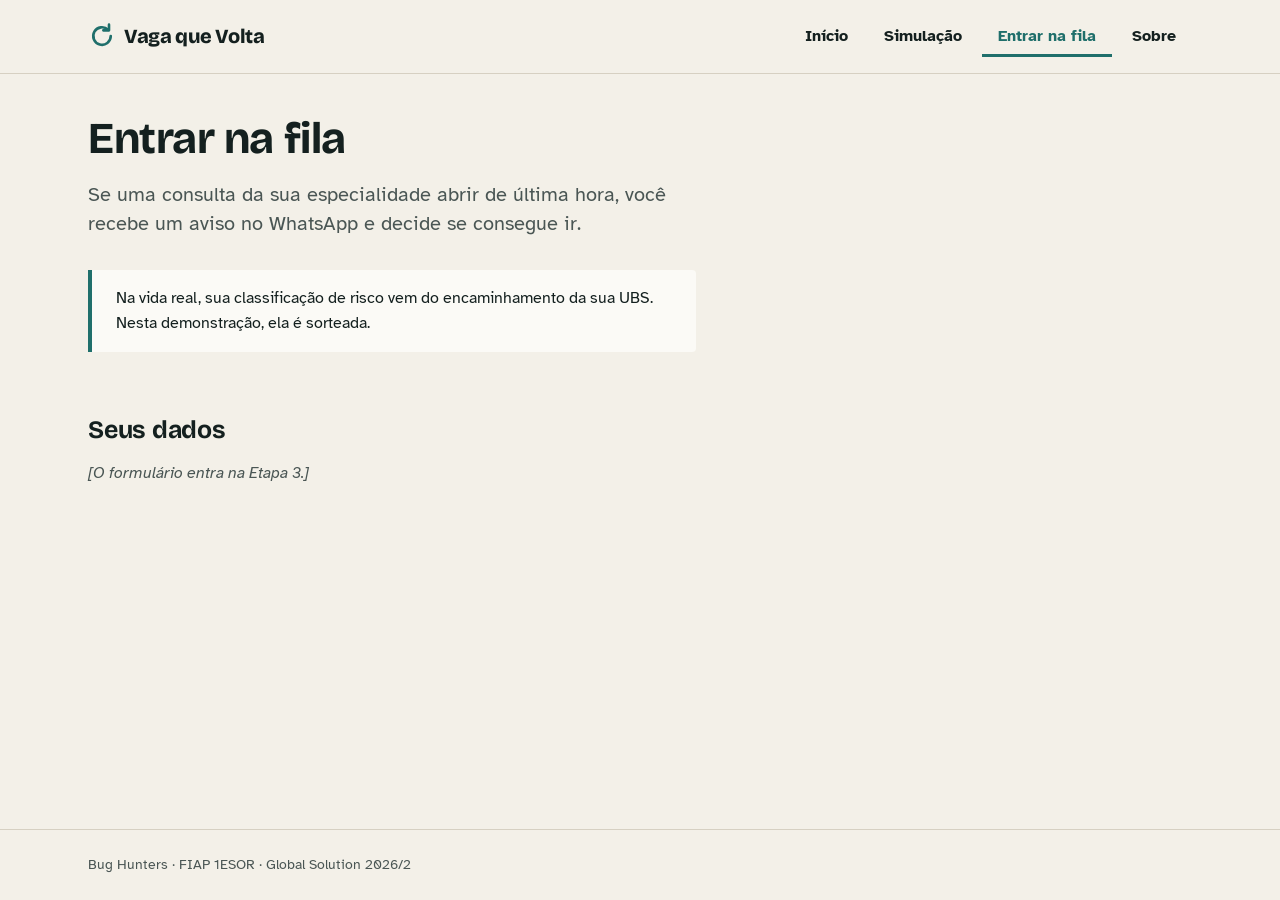
==== fila.html @ 202838a9 "feat: base com 4 páginas, menu e CSS Co-Authored-By: Claude Opus 5.5 <noreply@anthropic.com>" ====
<!DOCTYPE html>
<html lang="pt-BR">
<head>
  <meta charset="UTF-8">
  <meta name="viewport" content="width=device-width, initial-scale=1">
  <title>Entrar na fila | Vaga que Volta</title>
  <meta name="description" content="Cadastre-se para ser avisado(a) por WhatsApp quando uma vaga de especialista abrir perto de você.">
  <link rel="preconnect" href="https://fonts.googleapis.com">
  <link rel="preconnect" href="https://fonts.gstatic.com" crossorigin>
  <link href="https://fonts.googleapis.com/css2?family=Atkinson+Hyperlegible:ital,wght@0,400;0,700;1,400&family=Bricolage+Grotesque:opsz,wght@12..96,700;12..96,800&display=swap" rel="stylesheet">
  <link rel="stylesheet" href="css/style.css">
</head>
<body>
  <a class="pular" href="#conteudo">Pular para o conteúdo</a>

  <header class="topo">
    <div class="container">
      <a class="marca" href="index.html">
        <svg viewBox="0 0 32 32" fill="none" stroke="currentColor" stroke-width="3" stroke-linecap="round" stroke-linejoin="round" aria-hidden="true" focusable="false"><path d="M26 16a10 10 0 1 1-3-7.1"/><path d="M24 3v6.5h-6.5"/></svg>
        Vaga que Volta
      </a>
      <nav class="menu" aria-label="Principal">
        <ul>
          <li><a href="index.html">Início</a></li>
          <li><a href="simulacao.html">Simulação</a></li>
          <li><a href="fila.html" aria-current="page">Entrar na fila</a></li>
          <li><a href="sobre.html">Sobre</a></li>
        </ul>
      </nav>
    </div>
  </header>

  <main id="conteudo">
    <div class="container">
      <div class="cabecalho-pagina">
        <h1>Entrar na fila</h1>
        <p>Se uma consulta da sua especialidade abrir de última hora, você recebe um aviso no WhatsApp e decide se consegue ir.</p>
      </div>

      <div class="aviso">
        <p>Na vida real, sua classificação de risco vem do encaminhamento da sua UBS. Nesta demonstração, ela é sorteada.</p>
      </div>

      <section class="secao" aria-labelledby="titulo-form">
        <h2 id="titulo-form">Seus dados</h2>
        <p class="placeholder">[O formulário entra na Etapa 3.]</p>
      </section>
    </div>
  </main>

  <footer class="rodape">
    <div class="container">
      <p>Bug Hunters · FIAP 1ESOR · Global Solution 2026/2</p>
    </div>
  </footer>
</body>
</html>
---- css/style.css ----
/* ==========================================================
   Vaga que Volta — estilos
   Mobile-first. Pontos de quebra: 768px e 1024px.
   Paleta: creme + verde (única cor de destaque) + quase preto.
   As únicas outras cores são os selos de risco do SUS.
   ========================================================== */

/* ---------- 1. Variáveis ---------- */
:root {
  /* Cores base */
  --cor-fundo: #F3F0E8;
  --cor-superficie: #FBFAF6;
  --cor-texto: #14201F;
  --cor-texto-suave: #4A5654;
  --cor-destaque: #1F6F6B;
  --cor-destaque-escuro: #164F4C;
  --cor-destaque-claro: #DCE9E6;
  --cor-linha: #D6D0C2;
  --cor-sobre-destaque: #FFFFFF;
  --cor-foco: #14201F;
  --cor-erro: #9A2A1C;

  /* Selos de risco (texto escuro sobre fundo claro, contraste > 7:1) */
  --risco-vermelho-fundo: #F6D6D1;
  --risco-vermelho-texto: #7A1A12;
  --risco-amarelo-fundo: #F5E4A3;
  --risco-amarelo-texto: #5A4300;
  --risco-verde-fundo: #D4EAD3;
  --risco-verde-texto: #1C4F27;
  --risco-azul-fundo: #D5E3F4;
  --risco-azul-texto: #173D6C;

  /* Tipografia */
  --fonte-texto: "Atkinson Hyperlegible", "Segoe UI", system-ui, sans-serif;
  --fonte-titulo: "Bricolage Grotesque", "Segoe UI", system-ui, sans-serif;
  --escala-fonte: 1; /* 1 · 1.15 · 1.3 (painel de acessibilidade, Etapa 4) */

  --texto-p: 1rem;
  --texto-m: 1.25rem;
  --texto-g: 1.5625rem;
  --texto-gg: 2.25rem;
  --texto-hero: 2.5rem;

  /* Espaçamento e forma */
  --esp-1: 0.25rem;
  --esp-2: 0.5rem;
  --esp-3: 1rem;
  --esp-4: 1.5rem;
  --esp-5: 2.5rem;
  --esp-6: 4rem;
  --raio-p: 4px;
  --raio-m: 10px;
  --largura-max: 72rem;
  --largura-texto: 38rem;
}

/* Alto contraste (ligado pelo painel de acessibilidade na Etapa 4) */
body.alto-contraste {
  --cor-fundo: #000000;
  --cor-superficie: #000000;
  --cor-texto: #FFFFFF;
  --cor-texto-suave: #FFFFFF;
  --cor-destaque: #FFE14D;
  --cor-destaque-escuro: #FFE14D;
  --cor-destaque-claro: #000000;
  --cor-linha: #FFFFFF;
  --cor-sobre-destaque: #000000;
  --cor-foco: #FFE14D;
  --cor-erro: #FF8A7A;

  --risco-vermelho-fundo: #000000;
  --risco-vermelho-texto: #FFFFFF;
  --risco-amarelo-fundo: #000000;
  --risco-amarelo-texto: #FFFFFF;
  --risco-verde-fundo: #000000;
  --risco-verde-texto: #FFFFFF;
  --risco-azul-fundo: #000000;
  --risco-azul-texto: #FFFFFF;
}

body.alto-contraste .selo,
body.alto-contraste .cartao,
body.alto-contraste .agenda-exemplo {
  border: 2px solid var(--cor-texto);
}

/* ---------- 2. Base ---------- */
*,
*::before,
*::after {
  box-sizing: border-box;
}

html {
  font-size: calc(100% * var(--escala-fonte));
  -webkit-text-size-adjust: 100%;
}

body {
  margin: 0;
  background: var(--cor-fundo);
  color: var(--cor-texto);
  font-family: var(--fonte-texto);
  font-size: var(--texto-p);
  line-height: 1.55;
  display: flex;
  flex-direction: column;
  min-height: 100vh;
}

main {
  flex: 1;
}

h1,
h2,
h3 {
  font-family: var(--fonte-titulo);
  font-weight: 700;
  line-height: 1.15;
  letter-spacing: -0.01em;
  margin: 0 0 var(--esp-3);
  text-wrap: balance;
}

h1 {
  font-size: var(--texto-gg);
}

h2 {
  font-size: var(--texto-g);
}

h3 {
  font-size: var(--texto-m);
}

p {
  margin: 0 0 var(--esp-3);
  max-width: var(--largura-texto);
}

a {
  color: var(--cor-destaque);
  text-decoration-thickness: 1px;
  text-underline-offset: 0.18em;
}

a:hover {
  color: var(--cor-destaque-escuro);
  text-decoration-thickness: 2px;
}

img,
svg {
  max-width: 100%;
  display: block;
}

/* Foco visível em tudo que é interativo */
:focus-visible {
  outline: 3px solid var(--cor-foco);
  outline-offset: 3px;
  border-radius: var(--raio-p);
}

.sr-only {
  position: absolute;
  width: 1px;
  height: 1px;
  padding: 0;
  margin: -1px;
  overflow: hidden;
  clip: rect(0, 0, 0, 0);
  white-space: nowrap;
  border: 0;
}

.container {
  width: 100%;
  max-width: var(--largura-max);
  margin: 0 auto;
  padding: 0 var(--esp-3);
}

/* ---------- 3. Pular para o conteúdo ---------- */
.pular {
  position: absolute;
  left: var(--esp-3);
  top: -4rem;
  z-index: 100;
  background: var(--cor-texto);
  color: var(--cor-fundo);
  padding: var(--esp-2) var(--esp-3);
  border-radius: var(--raio-p);
  font-weight: 700;
}

.pular:focus {
  top: var(--esp-3);
  color: var(--cor-fundo);
}

/* ---------- 4. Cabeçalho e menu ---------- */
.topo {
  border-bottom: 1px solid var(--cor-linha);
}

.topo .container {
  display: flex;
  flex-wrap: wrap;
  align-items: center;
  justify-content: space-between;
  gap: var(--esp-2) var(--esp-4);
  padding-top: var(--esp-3);
  padding-bottom: var(--esp-3);
}

.marca {
  display: inline-flex;
  align-items: center;
  gap: var(--esp-2);
  color: var(--cor-texto);
  text-decoration: none;
  font-family: var(--fonte-titulo);
  font-weight: 800;
  font-size: var(--texto-m);
  letter-spacing: -0.02em;
}

.marca:hover {
  color: var(--cor-texto);
}

.marca svg {
  width: 1.75rem;
  height: 1.75rem;
  color: var(--cor-destaque);
}

.menu {
  width: 100%;
}

.menu ul {
  list-style: none;
  margin: 0;
  padding: 0;
  display: flex;
  flex-wrap: wrap;
  justify-content: space-between;
  gap: var(--esp-1);
}

.menu a {
  display: block;
  padding: var(--esp-2) var(--esp-1);
  border-radius: var(--raio-p);
  color: var(--cor-texto);
  text-decoration: none;
  font-weight: 700;
}

.menu a:hover {
  background: var(--cor-destaque-claro);
  color: var(--cor-texto);
}

.menu a[aria-current="page"] {
  color: var(--cor-destaque);
  box-shadow: inset 0 -3px 0 var(--cor-destaque);
  border-radius: 0;
}

/* ---------- 5. Botões ---------- */
.botao {
  display: inline-flex;
  align-items: center;
  justify-content: center;
  gap: var(--esp-2);
  min-height: 2.75rem;
  padding: var(--esp-2) var(--esp-4);
  border: 2px solid var(--cor-destaque);
  border-radius: var(--raio-p);
  background: var(--cor-destaque);
  color: var(--cor-sobre-destaque);
  font: inherit;
  font-weight: 700;
  text-decoration: none;
  cursor: pointer;
}

.botao:hover {
  background: var(--cor-destaque-escuro);
  border-color: var(--cor-destaque-escuro);
  color: var(--cor-sobre-destaque);
  text-decoration: none;
}

.botao--secundario {
  background: transparent;
  color: var(--cor-destaque);
}

.botao--secundario:hover {
  background: var(--cor-destaque-claro);
  color: var(--cor-destaque-escuro);
}

.botao--pequeno {
  min-height: 2.25rem;
  padding: var(--esp-1) var(--esp-3);
  font-size: 0.9375rem;
}

.acoes {
  display: flex;
  flex-wrap: wrap;
  gap: var(--esp-3);
}

/* ---------- 6. Selos ---------- */
.selo {
  display: inline-flex;
  align-items: center;
  gap: 0.375rem;
  padding: 0.125rem var(--esp-2);
  border-radius: var(--raio-p);
  font-size: 0.875rem;
  font-weight: 700;
  line-height: 1.5;
  white-space: nowrap;
}

/* Ícone do selo: forma diferente por risco, para não depender da cor */
.selo-icone {
  font-size: 0.75em;
  line-height: 1;
}

.selo--vermelho {
  background: var(--risco-vermelho-fundo);
  color: var(--risco-vermelho-texto);
}

.selo--amarelo {
  background: var(--risco-amarelo-fundo);
  color: var(--risco-amarelo-texto);
}

.selo--verde {
  background: var(--risco-verde-fundo);
  color: var(--risco-verde-texto);
}

.selo--azul {
  background: var(--risco-azul-fundo);
  color: var(--risco-azul-texto);
}

/* Selos de status da agenda (usam só o verde e neutros) */
.selo--aguardando {
  border: 1px solid var(--cor-linha);
  color: var(--cor-texto-suave);
}

.selo--confirmado {
  background: var(--cor-destaque-claro);
  color: var(--cor-destaque-escuro);
}

.selo--liberado {
  border: 1px dashed var(--cor-destaque);
  color: var(--cor-destaque-escuro);
}

.selo--faltou {
  background: var(--cor-texto);
  color: var(--cor-fundo);
}

.selo--reaproveitado {
  background: var(--cor-destaque);
  color: var(--cor-sobre-destaque);
}

.selo--encaixe {
  border: 1px dotted var(--cor-texto-suave);
  color: var(--cor-texto);
}

.selo--voce {
  background: var(--cor-texto);
  color: var(--cor-fundo);
}

/* ---------- 7. Seções e cartões ---------- */
.secao {
  padding: var(--esp-5) 0;
}

.secao + .secao {
  border-top: 1px solid var(--cor-linha);
}

.secao-intro {
  color: var(--cor-texto-suave);
  font-size: var(--texto-m);
  line-height: 1.45;
}

.cartao {
  background: var(--cor-superficie);
  border: 1px solid var(--cor-linha);
  border-radius: var(--raio-m);
  padding: var(--esp-4);
}

.cabecalho-pagina {
  padding: var(--esp-5) 0 var(--esp-3);
}

.cabecalho-pagina p {
  color: var(--cor-texto-suave);
  font-size: var(--texto-m);
  line-height: 1.45;
}

.aviso {
  border-left: 4px solid var(--cor-destaque);
  background: var(--cor-superficie);
  padding: var(--esp-3) var(--esp-4);
  border-radius: 0 var(--raio-p) var(--raio-p) 0;
  max-width: var(--largura-texto);
}

.aviso p:last-child {
  margin-bottom: 0;
}

.placeholder {
  color: var(--cor-texto-suave);
  font-style: italic;
}

/* ---------- 8. Início: hero ---------- */
.hero {
  padding: var(--esp-5) 0 var(--esp-6);
}

.hero .container {
  display: grid;
  gap: var(--esp-5);
}

.hero-titulo {
  font-size: var(--texto-hero);
  font-weight: 800;
  line-height: 1.02;
  letter-spacing: -0.03em;
  margin-bottom: var(--esp-4);
}

.hero-titulo span {
  display: block;
}

.hero-titulo span + span {
  color: var(--cor-destaque);
}

.hero-texto {
  font-size: var(--texto-m);
  line-height: 1.45;
  color: var(--cor-texto-suave);
  margin-bottom: var(--esp-4);
}

/* Ficha de agenda ilustrativa: o momento marcante da página */
.agenda-exemplo {
  margin: 0;
  background: var(--cor-superficie);
  border: 1px solid var(--cor-linha);
  border-radius: var(--raio-m);
  padding: var(--esp-3);
  align-self: start;
}

.agenda-exemplo ol {
  list-style: none;
  margin: 0;
  padding: 0;
}

.horario {
  display: grid;
  grid-template-columns: 3.5rem 1fr;
  gap: var(--esp-1) var(--esp-3);
  padding: var(--esp-3) var(--esp-2);
  border-bottom: 1px solid var(--cor-linha);
}

.horario:last-child {
  border-bottom: 0;
}

.horario-hora {
  font-family: var(--fonte-titulo);
  font-weight: 700;
  font-size: var(--texto-m);
  font-variant-numeric: tabular-nums;
  line-height: 1.2;
}

.horario-detalhe {
  display: flex;
  flex-wrap: wrap;
  align-items: center;
  gap: var(--esp-1) var(--esp-2);
}

.horario-especialidade {
  width: 100%;
  font-size: 0.875rem;
  color: var(--cor-texto-suave);
}

.horario-paciente {
  font-weight: 700;
}

.horario--troca {
  background: var(--cor-destaque-claro);
  border-radius: var(--raio-p);
}

.horario--troca .horario-antes {
  text-decoration: line-through;
  color: var(--cor-texto-suave);
  font-weight: 400;
}

.horario-motivo {
  grid-column: 2;
  font-size: 0.875rem;
  color: var(--cor-texto-suave);
  margin: 0;
}

.agenda-exemplo figcaption {
  font-size: 0.875rem;
  color: var(--cor-texto-suave);
  padding: var(--esp-2) var(--esp-2) 0;
}

/* Animação única: a vaga perdida volta para alguém da fila */
@media (prefers-reduced-motion: no-preference) {
  .horario--troca {
    animation: vaga-volta 900ms 900ms both cubic-bezier(0.2, 0.7, 0.2, 1);
  }

  .horario--troca .horario-novo,
  .horario--troca .horario-motivo,
  .horario--troca .selo--reaproveitado {
    animation: aparece 500ms 1500ms both ease-out;
  }
}

@keyframes vaga-volta {
  from {
    background: transparent;
  }
  to {
    background: var(--cor-destaque-claro);
  }
}

@keyframes aparece {
  from {
    opacity: 0;
    transform: translateY(4px);
  }
  to {
    opacity: 1;
    transform: none;
  }
}

/* ---------- 9. Início: o dado ---------- */
.dado {
  display: grid;
  gap: var(--esp-4);
  align-items: center;
}

.dado-numero {
  font-family: var(--fonte-titulo);
  font-weight: 800;
  font-size: var(--texto-gg);
  line-height: 1;
  letter-spacing: -0.03em;
  font-variant-numeric: tabular-nums;
  display: block;
  margin-bottom: var(--esp-2);
}

.dado-frase {
  font-size: var(--texto-m);
  line-height: 1.4;
}

.dado-fonte {
  font-size: 0.875rem;
  color: var(--cor-texto-suave);
}

/* 100 cadeiras; as 13 últimas ficam vazias (13%) */
.cadeiras {
  display: grid;
  grid-template-columns: repeat(10, 1fr);
  gap: 5px;
  max-width: 17rem;
}

.cadeiras span {
  aspect-ratio: 1;
  border-radius: 3px 3px 1px 1px;
  background: var(--cor-destaque);
}

.cadeiras span:nth-child(n + 88) {
  background: transparent;
  border: 2px solid var(--cor-texto);
}

.cadeiras-legenda {
  font-size: 0.875rem;
  color: var(--cor-texto-suave);
  margin-top: var(--esp-2);
}

/* ---------- 10. Início: como funciona ---------- */
.passos {
  list-style: none;
  counter-reset: passo;
  margin: var(--esp-4) 0 0;
  padding: 0;
  display: grid;
  gap: var(--esp-4);
}

.passos li {
  counter-increment: passo;
  display: grid;
  grid-template-columns: 2.5rem 1fr;
  gap: var(--esp-3);
  align-items: start;
}

.passos li::before {
  content: counter(passo);
  display: grid;
  place-items: center;
  width: 2.5rem;
  height: 2.5rem;
  border: 2px solid var(--cor-destaque);
  border-radius: 50%;
  font-family: var(--fonte-titulo);
  font-weight: 800;
  color: var(--cor-destaque);
}

.passos h3 {
  margin-bottom: var(--esp-1);
  padding-top: 0.35rem;
}

.passos p {
  margin: 0;
  color: var(--cor-texto-suave);
}

.chamada-final {
  padding: var(--esp-5) 0 var(--esp-6);
}

/* ---------- 11. Simulação (base para a Etapa 2) ---------- */
.simulacao-layout {
  display: grid;
  gap: var(--esp-5);
}

.grade-agenda {
  display: grid;
  gap: var(--esp-3);
  grid-template-columns: 1fr;
}

/* ---------- 12. Formulário (base para a Etapa 3) ---------- */
.formulario {
  display: grid;
  gap: var(--esp-4);
  max-width: var(--largura-texto);
}

.campo {
  display: grid;
  gap: var(--esp-1);
}

.campo label,
.campo legend {
  font-weight: 700;
}

.campo input[type="text"],
.campo input[type="tel"],
.campo select {
  font: inherit;
  color: var(--cor-texto);
  background: var(--cor-superficie);
  border: 2px solid var(--cor-texto-suave);
  border-radius: var(--raio-p);
  padding: var(--esp-2) var(--esp-3);
  min-height: 2.75rem;
  width: 100%;
}

.campo [aria-invalid="true"] {
  border-color: var(--cor-erro);
}

.erro {
  color: var(--cor-erro);
  font-weight: 700;
  font-size: 0.9375rem;
  margin: 0;
}

.erro:empty {
  display: none;
}

/* ---------- 13. Sobre ---------- */
.sobre-secoes {
  display: grid;
  gap: 0;
}

.equipe {
  list-style: none;
  margin: 0;
  padding: 0;
  display: grid;
  gap: var(--esp-2);
}

.equipe li {
  display: flex;
  justify-content: space-between;
  gap: var(--esp-3);
  padding: var(--esp-2) 0;
  border-bottom: 1px solid var(--cor-linha);
  max-width: var(--largura-texto);
}

.lista-simples {
  margin: 0;
  padding-left: 1.25rem;
  max-width: var(--largura-texto);
}

.lista-simples li + li {
  margin-top: var(--esp-2);
}

/* ---------- 14. Rodapé ---------- */
.rodape {
  border-top: 1px solid var(--cor-linha);
  padding: var(--esp-4) 0;
  font-size: 0.875rem;
  color: var(--cor-texto-suave);
}

.rodape p {
  margin: 0;
}

/* ---------- 15. Tablet: 768px ---------- */
@media (min-width: 768px) {
  :root {
    --texto-gg: 2.75rem;
    --texto-hero: 3.5rem;
  }

  .container {
    padding: 0 var(--esp-4);
  }

  .menu {
    width: auto;
  }

  .menu a {
    padding: var(--esp-2) var(--esp-3);
  }

  .secao {
    padding: var(--esp-6) 0;
  }

  .dado {
    grid-template-columns: 1fr auto;
    gap: var(--esp-5);
  }

  .cadeiras {
    width: 15rem;
  }

  .passos {
    grid-template-columns: repeat(3, 1fr);
    gap: var(--esp-5);
  }

  .passos li {
    grid-template-columns: 1fr;
  }

  .passos h3 {
    padding-top: 0;
  }

  .grade-agenda {
    grid-template-columns: repeat(2, 1fr);
  }
}

/* ---------- 16. Desktop: 1024px ---------- */
@media (min-width: 1024px) {
  :root {
    --texto-hero: 4.25rem;
  }

  .hero {
    padding: var(--esp-6) 0;
  }

  .hero .container {
    grid-template-columns: 1.15fr 1fr;
    align-items: center;
    gap: var(--esp-6);
  }

  .simulacao-layout {
    grid-template-columns: 1fr 20rem;
    align-items: start;
  }

  .grade-agenda {
    grid-template-columns: repeat(3, 1fr);
  }
}
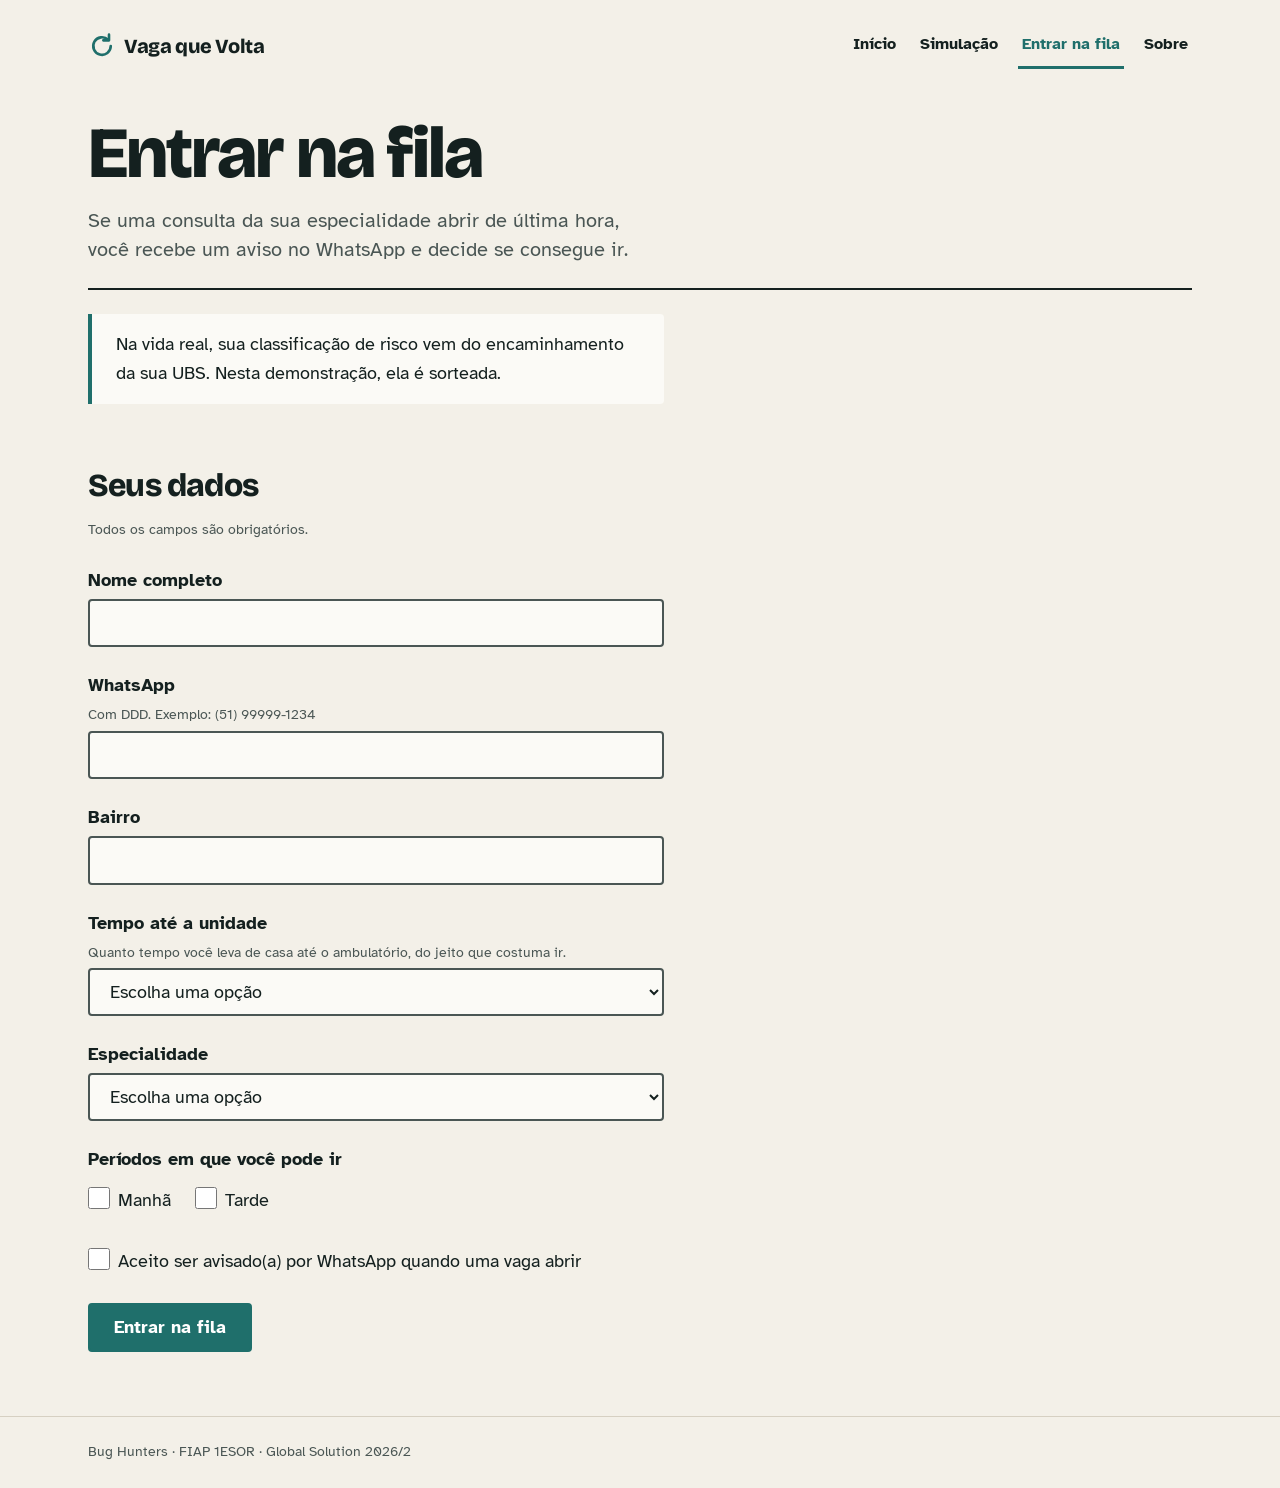
==== commit 85dcaf01: "feat: formulário Entrar na fila com validação inline e cadastro na simulação Co-Authored-By: Claude " ====
--- a/fila.html
+++ b/fila.html
@@ -41,9 +41,95 @@
         <p>Na vida real, sua classificação de risco vem do encaminhamento da sua UBS. Nesta demonstração, ela é sorteada.</p>
       </div>
 
-      <section class="secao" aria-labelledby="titulo-form">
+      <section class="secao" id="secao-formulario" aria-labelledby="titulo-form">
         <h2 id="titulo-form">Seus dados</h2>
-        <p class="placeholder">[O formulário entra na Etapa 3.]</p>
+        <p class="formulario-nota">Todos os campos são obrigatórios.</p>
+
+        <div id="resumo-erros" class="resumo-erros" tabindex="-1" hidden>
+          <h3 id="resumo-titulo" class="resumo-erros-titulo"></h3>
+          <ul id="resumo-lista"></ul>
+        </div>
+
+        <form id="form-fila" class="formulario" novalidate>
+          <div class="campo">
+            <label for="nome">Nome completo</label>
+            <input type="text" id="nome" name="nome" autocomplete="name" aria-describedby="erro-nome">
+            <p class="erro" id="erro-nome"></p>
+          </div>
+
+          <div class="campo">
+            <label for="whatsapp">WhatsApp</label>
+            <p class="dica" id="dica-whatsapp">Com DDD. Exemplo: (51) 99999-1234</p>
+            <input type="tel" id="whatsapp" name="whatsapp" autocomplete="tel-national" inputmode="numeric" aria-describedby="dica-whatsapp erro-whatsapp">
+            <p class="erro" id="erro-whatsapp"></p>
+          </div>
+
+          <div class="campo">
+            <label for="bairro">Bairro</label>
+            <input type="text" id="bairro" name="bairro" autocomplete="address-level3" aria-describedby="erro-bairro">
+            <p class="erro" id="erro-bairro"></p>
+          </div>
+
+          <div class="campo">
+            <label for="tempo">Tempo até a unidade</label>
+            <p class="dica" id="dica-tempo">Quanto tempo você leva de casa até o ambulatório, do jeito que costuma ir.</p>
+            <select id="tempo" name="tempo" aria-describedby="dica-tempo erro-tempo">
+              <option value="">Escolha uma opção</option>
+              <option value="15">Até 15 min</option>
+              <option value="30">Até 30 min</option>
+              <option value="60">Até 60 min</option>
+            </select>
+            <p class="erro" id="erro-tempo"></p>
+          </div>
+
+          <div class="campo">
+            <label for="especialidade">Especialidade</label>
+            <select id="especialidade" name="especialidade" aria-describedby="erro-especialidade">
+              <option value="">Escolha uma opção</option>
+              <option value="Cardiologia">Cardiologia</option>
+              <option value="Ortopedia">Ortopedia</option>
+              <option value="Oftalmologia">Oftalmologia</option>
+            </select>
+            <p class="erro" id="erro-especialidade"></p>
+          </div>
+
+          <fieldset class="campo campo-grupo">
+            <legend>Períodos em que você pode ir</legend>
+            <div class="opcoes">
+              <label class="opcao"><input type="checkbox" id="periodo-manha" name="periodos" value="manha" aria-describedby="erro-periodos"> Manhã</label>
+              <label class="opcao"><input type="checkbox" id="periodo-tarde" name="periodos" value="tarde" aria-describedby="erro-periodos"> Tarde</label>
+            </div>
+            <p class="erro" id="erro-periodos"></p>
+          </fieldset>
+
+          <div class="campo">
+            <label class="opcao opcao--consentimento"><input type="checkbox" id="consentimento" name="consentimento" aria-describedby="erro-consentimento"> Aceito ser avisado(a) por WhatsApp quando uma vaga abrir</label>
+            <p class="erro" id="erro-consentimento"></p>
+          </div>
+
+          <div>
+            <button type="submit" class="botao">Entrar na fila</button>
+          </div>
+        </form>
+      </section>
+
+      <section class="secao confirmacao" id="confirmacao" aria-labelledby="titulo-confirmacao" hidden>
+        <h2 id="titulo-confirmacao" tabindex="-1"></h2>
+        <dl class="confirmacao-dados">
+          <div>
+            <dt>Risco (sorteado)</dt>
+            <dd id="confirmacao-risco"></dd>
+          </div>
+          <div>
+            <dt>Espera (sorteada)</dt>
+            <dd id="confirmacao-espera"></dd>
+          </div>
+        </dl>
+        <p id="confirmacao-aviso" class="confirmacao-aviso"></p>
+        <div class="acoes">
+          <a class="botao" href="simulacao.html">Ver você na simulação →</a>
+          <button type="button" id="novo-cadastro" class="botao botao--secundario">Cadastrar outra pessoa</button>
+        </div>
       </section>
     </div>
   </main>
@@ -53,5 +139,8 @@
       <p>Bug Hunters · FIAP 1ESOR · Global Solution 2026/2</p>
     </div>
   </footer>
+
+  <script src="js/persistencia.js"></script>
+  <script src="js/formulario.js"></script>
 </body>
 </html>
--- a/css/style.css
+++ b/css/style.css
@@ -35,9 +35,10 @@
   --fonte-titulo: "Bricolage Grotesque", "Segoe UI", system-ui, sans-serif;
   --escala-fonte: 1; /* 1 · 1.15 · 1.3 (painel de acessibilidade, Etapa 4) */
 
-  --texto-p: 1rem;
+  --texto-pp: 0.875rem;
+  --texto-p: 1.0625rem;
   --texto-m: 1.25rem;
-  --texto-g: 1.5625rem;
+  --texto-g: 1.75rem;
   --texto-gg: 2.25rem;
   --texto-hero: 2.5rem;
 
@@ -48,10 +49,11 @@
   --esp-4: 1.5rem;
   --esp-5: 2.5rem;
   --esp-6: 4rem;
+  --esp-7: 6rem;
   --raio-p: 4px;
-  --raio-m: 10px;
+  --raio-m: 12px;
   --largura-max: 72rem;
-  --largura-texto: 38rem;
+  --largura-texto: 36rem;
 }
 
 /* Alto contraste (ligado pelo painel de acessibilidade na Etapa 4) */
@@ -102,7 +104,7 @@
   color: var(--cor-texto);
   font-family: var(--fonte-texto);
   font-size: var(--texto-p);
-  line-height: 1.55;
+  line-height: 1.6;
   display: flex;
   flex-direction: column;
   min-height: 100vh;
@@ -117,18 +119,22 @@
 h3 {
   font-family: var(--fonte-titulo);
   font-weight: 700;
-  line-height: 1.15;
-  letter-spacing: -0.01em;
+  line-height: 1.12;
+  letter-spacing: -0.015em;
   margin: 0 0 var(--esp-3);
   text-wrap: balance;
 }
 
 h1 {
   font-size: var(--texto-gg);
+  font-weight: 800;
+  letter-spacing: -0.03em;
 }
 
 h2 {
   font-size: var(--texto-g);
+  font-weight: 800;
+  letter-spacing: -0.025em;
 }
 
 h3 {
@@ -202,10 +208,6 @@
 }
 
 /* ---------- 4. Cabeçalho e menu ---------- */
-.topo {
-  border-bottom: 1px solid var(--cor-linha);
-}
-
 .topo .container {
   display: flex;
   flex-wrap: wrap;
@@ -213,7 +215,7 @@
   justify-content: space-between;
   gap: var(--esp-2) var(--esp-4);
   padding-top: var(--esp-3);
-  padding-bottom: var(--esp-3);
+  padding-bottom: var(--esp-2);
 }
 
 .marca {
@@ -255,21 +257,21 @@
 .menu a {
   display: block;
   padding: var(--esp-2) var(--esp-1);
-  border-radius: var(--raio-p);
   color: var(--cor-texto);
   text-decoration: none;
   font-weight: 700;
+  font-size: 1rem;
+  border-bottom: 3px solid transparent;
 }
 
 .menu a:hover {
-  background: var(--cor-destaque-claro);
+  border-bottom-color: var(--cor-linha);
   color: var(--cor-texto);
 }
 
 .menu a[aria-current="page"] {
   color: var(--cor-destaque);
-  box-shadow: inset 0 -3px 0 var(--cor-destaque);
-  border-radius: 0;
+  border-bottom-color: var(--cor-destaque);
 }
 
 /* ---------- 5. Botões ---------- */
@@ -278,7 +280,7 @@
   align-items: center;
   justify-content: center;
   gap: var(--esp-2);
-  min-height: 2.75rem;
+  min-height: 3rem;
   padding: var(--esp-2) var(--esp-4);
   border: 2px solid var(--cor-destaque);
   border-radius: var(--raio-p);
@@ -307,6 +309,30 @@
   color: var(--cor-destaque-escuro);
 }
 
+/* Botões sobre a faixa verde */
+.botao--invertido {
+  background: var(--cor-fundo);
+  border-color: var(--cor-fundo);
+  color: var(--cor-destaque-escuro);
+}
+
+.botao--invertido:hover {
+  background: var(--cor-superficie);
+  border-color: var(--cor-superficie);
+  color: var(--cor-texto);
+}
+
+.botao--contorno-claro {
+  background: transparent;
+  border-color: var(--cor-sobre-destaque);
+  color: var(--cor-sobre-destaque);
+}
+
+.botao--contorno-claro:hover {
+  background: var(--cor-destaque-escuro);
+  border-color: var(--cor-sobre-destaque);
+}
+
 .botao--pequeno {
   min-height: 2.25rem;
   padding: var(--esp-1) var(--esp-3);
@@ -324,9 +350,9 @@
   display: inline-flex;
   align-items: center;
   gap: 0.375rem;
-  padding: 0.125rem var(--esp-2);
+  padding: 0.0625rem var(--esp-2);
   border-radius: var(--raio-p);
-  font-size: 0.875rem;
+  font-size: var(--texto-pp);
   font-weight: 700;
   line-height: 1.5;
   white-space: nowrap;
@@ -394,19 +420,9 @@
   color: var(--cor-fundo);
 }
 
-/* ---------- 7. Seções e cartões ---------- */
+/* ---------- 7. Peças comuns das páginas internas ---------- */
 .secao {
   padding: var(--esp-5) 0;
-}
-
-.secao + .secao {
-  border-top: 1px solid var(--cor-linha);
-}
-
-.secao-intro {
-  color: var(--cor-texto-suave);
-  font-size: var(--texto-m);
-  line-height: 1.45;
 }
 
 .cartao {
@@ -417,13 +433,24 @@
 }
 
 .cabecalho-pagina {
-  padding: var(--esp-5) 0 var(--esp-3);
+  padding: var(--esp-5) 0 var(--esp-4);
+  border-bottom: 2px solid var(--cor-texto);
+  margin-bottom: var(--esp-2);
+}
+
+.cabecalho-pagina h1 {
+  font-size: var(--texto-hero);
+  line-height: 1.02;
 }
 
 .cabecalho-pagina p {
   color: var(--cor-texto-suave);
   font-size: var(--texto-m);
   line-height: 1.45;
+}
+
+.cabecalho-pagina p:last-child {
+  margin-bottom: 0;
 }
 
 .aviso {
@@ -432,6 +459,7 @@
   padding: var(--esp-3) var(--esp-4);
   border-radius: 0 var(--raio-p) var(--raio-p) 0;
   max-width: var(--largura-texto);
+  margin-top: var(--esp-4);
 }
 
 .aviso p:last-child {
@@ -456,8 +484,8 @@
 .hero-titulo {
   font-size: var(--texto-hero);
   font-weight: 800;
-  line-height: 1.02;
-  letter-spacing: -0.03em;
+  line-height: 0.98;
+  letter-spacing: -0.035em;
   margin-bottom: var(--esp-4);
 }
 
@@ -471,232 +499,632 @@
 
 .hero-texto {
   font-size: var(--texto-m);
+  line-height: 1.5;
+  color: var(--cor-texto-suave);
+  margin-bottom: var(--esp-4);
+}
+
+/* Ficha de agenda: o momento marcante da página */
+.agenda-exemplo {
+  margin: 0;
+  background: var(--cor-superficie);
+  border: 1px solid var(--cor-linha);
+  border-radius: var(--raio-m);
+  padding: var(--esp-2) var(--esp-3) var(--esp-3);
+  box-shadow: 0 1px 0 var(--cor-linha), 0 18px 40px -24px rgba(20, 32, 31, 0.35);
+}
+
+.agenda-exemplo-topo {
+  display: flex;
+  justify-content: space-between;
+  gap: var(--esp-3);
+  padding: var(--esp-2) var(--esp-2) var(--esp-3);
+  border-bottom: 2px solid var(--cor-texto);
+  font-size: var(--texto-pp);
+  color: var(--cor-texto-suave);
+}
+
+.agenda-exemplo-titulo {
+  font-family: var(--fonte-titulo);
+  font-weight: 800;
+  font-size: 1rem;
+  color: var(--cor-texto);
+}
+
+.agenda-exemplo ol {
+  list-style: none;
+  margin: 0;
+  padding: 0;
+}
+
+.horario {
+  display: grid;
+  grid-template-columns: 3.75rem 1fr;
+  gap: var(--esp-3);
+  padding: var(--esp-3) var(--esp-2);
+  border-bottom: 1px solid var(--cor-linha);
+}
+
+.horario:last-child {
+  border-bottom: 0;
+}
+
+.horario-hora {
+  font-family: var(--fonte-titulo);
+  font-weight: 800;
+  font-size: var(--texto-m);
+  font-variant-numeric: tabular-nums;
+  line-height: 1.25;
+}
+
+.horario-detalhe {
+  display: grid;
+  gap: var(--esp-1);
+}
+
+.horario-especialidade {
+  font-size: var(--texto-pp);
+  color: var(--cor-texto-suave);
+}
+
+.horario-linha {
+  display: flex;
+  flex-wrap: wrap;
+  align-items: center;
+  gap: var(--esp-1) var(--esp-2);
+}
+
+.horario-paciente {
+  font-weight: 700;
+}
+
+.horario--troca {
+  background: var(--cor-destaque-claro);
+  border-radius: var(--raio-p);
+  border-bottom-color: transparent;
+}
+
+.horario-antes .horario-paciente {
+  text-decoration: line-through;
+  text-decoration-thickness: 2px;
+  color: var(--cor-texto-suave);
+  font-weight: 400;
+}
+
+.horario-depois .horario-paciente {
+  color: var(--cor-destaque-escuro);
+  font-size: 1.125rem;
+}
+
+.horario-motivo {
+  font-size: var(--texto-pp);
   line-height: 1.45;
   color: var(--cor-texto-suave);
+}
+
+.agenda-exemplo figcaption {
+  font-size: var(--texto-pp);
+  color: var(--cor-texto-suave);
+  padding: var(--esp-2) var(--esp-2) 0;
+}
+
+/* Animação única: primeiro a falta, depois a vaga volta para alguém da fila.
+   Quem prefere menos movimento vê direto o estado final. */
+@media (prefers-reduced-motion: no-preference) {
+  .horario--troca {
+    animation: vaga-volta 700ms 1600ms both ease-out;
+  }
+
+  .horario-antes .horario-paciente {
+    animation: risca 500ms 1300ms both ease-out;
+  }
+
+  .horario-depois,
+  .horario-motivo {
+    animation: aparece 600ms 2000ms both cubic-bezier(0.2, 0.7, 0.2, 1);
+  }
+
+  .horario-motivo {
+    animation-delay: 2300ms;
+  }
+}
+
+@keyframes vaga-volta {
+  from {
+    background: transparent;
+  }
+  to {
+    background: var(--cor-destaque-claro);
+  }
+}
+
+@keyframes risca {
+  from {
+    text-decoration-color: transparent;
+    color: var(--cor-texto);
+    font-weight: 700;
+  }
+  to {
+    text-decoration-color: currentColor;
+  }
+}
+
+@keyframes aparece {
+  from {
+    opacity: 0;
+    transform: translateY(6px);
+  }
+  to {
+    opacity: 1;
+    transform: none;
+  }
+}
+
+/* ---------- 9. Início: o problema e a sala de espera ---------- */
+.problema {
+  background: var(--cor-superficie);
+  border-top: 1px solid var(--cor-linha);
+  border-bottom: 1px solid var(--cor-linha);
+  padding: var(--esp-6) 0;
+}
+
+.problema .container {
+  display: grid;
+  gap: var(--esp-5);
+}
+
+.dado-frase {
+  font-family: var(--fonte-titulo);
+  font-weight: 700;
+  font-size: var(--texto-m);
+  line-height: 1.3;
+  letter-spacing: -0.01em;
+}
+
+.dado-numero {
+  display: block;
+  font-weight: 800;
+  font-size: 3.5rem;
+  line-height: 1;
+  letter-spacing: -0.04em;
+  font-variant-numeric: tabular-nums;
+  color: var(--cor-destaque);
+  margin: var(--esp-2) 0;
+}
+
+.dado-fonte {
+  font-size: var(--texto-pp);
+  color: var(--cor-texto-suave);
   margin-bottom: var(--esp-4);
 }
 
-/* Ficha de agenda ilustrativa: o momento marcante da página */
-.agenda-exemplo {
-  margin: 0;
+.sala {
+  margin: 0;
+  align-self: center;
+}
+
+/* 100 cadeiras; 13 vazias, espalhadas como numa sala de verdade */
+.cadeiras {
+  display: grid;
+  grid-template-columns: repeat(10, 1fr);
+  gap: 6px;
+  max-width: 24rem;
+}
+
+.cadeiras span,
+.chave {
+  aspect-ratio: 1;
+  border-radius: 40% 40% 3px 3px;
+  background: var(--cor-destaque);
+}
+
+.cadeiras .vazia,
+.chave--vazia {
+  background: transparent;
+  box-shadow: inset 0 0 0 2px var(--cor-texto);
+}
+
+.sala-legenda {
+  display: flex;
+  flex-wrap: wrap;
+  gap: var(--esp-2) var(--esp-4);
+  margin-top: var(--esp-3);
+  font-size: var(--texto-pp);
+  color: var(--cor-texto-suave);
+}
+
+.sala-chave {
+  display: inline-flex;
+  align-items: center;
+  gap: var(--esp-2);
+}
+
+.chave {
+  display: inline-block;
+  width: 0.875rem;
+}
+
+/* ---------- 10. Início: como funciona (linha do tempo) ---------- */
+.como {
+  padding: var(--esp-6) 0;
+}
+
+.passos {
+  list-style: none;
+  margin: var(--esp-5) 0 0;
+  padding: 0;
+  display: grid;
+}
+
+.passos li {
+  position: relative;
+  padding: 0 0 var(--esp-5) var(--esp-5);
+  border-left: 2px solid var(--cor-destaque);
+  margin-left: 0.4375rem;
+}
+
+.passos li:last-child {
+  padding-bottom: 0;
+  border-left-color: transparent;
+}
+
+/* Marco da linha do tempo */
+.passos li::before {
+  content: "";
+  position: absolute;
+  left: -0.5625rem;
+  top: 0.2rem;
+  width: 1rem;
+  height: 1rem;
+  border-radius: 50%;
+  background: var(--cor-fundo);
+  border: 3px solid var(--cor-destaque);
+}
+
+.passos li:last-child::before {
+  background: var(--cor-destaque);
+}
+
+.passo-quando {
+  font-weight: 700;
+  color: var(--cor-destaque);
+  margin-bottom: var(--esp-1);
+}
+
+.passos h3 {
+  margin-bottom: var(--esp-2);
+}
+
+.passos p:last-child {
+  margin: 0;
+  color: var(--cor-texto-suave);
+  max-width: 26rem;
+}
+
+/* ---------- 11. Início: chamada final ---------- */
+.chamada-final {
+  background: var(--cor-destaque);
+  color: var(--cor-sobre-destaque);
+  padding: var(--esp-6) 0;
+}
+
+.chamada-final h2 {
+  font-size: var(--texto-gg);
+}
+
+.chamada-final p {
+  font-size: var(--texto-m);
+  margin-bottom: var(--esp-4);
+}
+
+.chamada-final :focus-visible {
+  outline-color: var(--cor-sobre-destaque);
+}
+
+/* ---------- 12. Simulação ---------- */
+.painel-dia {
+  display: flex;
+  flex-wrap: wrap;
+  align-items: center;
+  gap: var(--esp-3) var(--esp-4);
+  padding: var(--esp-4) 0;
+  border-bottom: 1px solid var(--cor-linha);
+}
+
+.painel-dia p {
+  margin: 0;
+}
+
+.painel-dia-local {
+  flex: 1 1 18rem;
+  font-size: var(--texto-pp);
+  color: var(--cor-texto-suave);
+}
+
+.painel-dia-unidade {
+  font-weight: 700;
+  color: var(--cor-texto);
+  font-size: 1rem;
+}
+
+.painel-dia-contador {
+  font-weight: 700;
+}
+
+.painel-dia-contador strong {
+  display: inline-block;
+  min-width: 2.5rem;
+  margin-left: var(--esp-1);
+  padding: 0 var(--esp-2);
+  border-radius: var(--raio-p);
+  background: var(--cor-destaque);
+  color: var(--cor-sobre-destaque);
+  font-family: var(--fonte-titulo);
+  font-size: var(--texto-m);
+  text-align: center;
+  font-variant-numeric: tabular-nums;
+}
+
+.simulacao-layout {
+  display: grid;
+  gap: var(--esp-5);
+  padding: var(--esp-5) 0 var(--esp-6);
+}
+
+.simulacao-ajuda {
+  font-size: var(--texto-pp);
+  color: var(--cor-texto-suave);
+}
+
+.periodo-titulo {
+  font-size: 1rem;
+  color: var(--cor-texto-suave);
+  margin: var(--esp-4) 0 var(--esp-2);
+}
+
+.grade-agenda {
+  display: grid;
+  gap: var(--esp-3);
+  grid-template-columns: 1fr;
+}
+
+/* Cartão de horário */
+.horario-cartao {
+  display: flex;
+  flex-direction: column;
+  gap: var(--esp-1);
   background: var(--cor-superficie);
   border: 1px solid var(--cor-linha);
   border-radius: var(--raio-m);
   padding: var(--esp-3);
-  align-self: start;
-}
-
-.agenda-exemplo ol {
+}
+
+.horario-cartao p {
+  margin: 0;
+}
+
+.horario-cartao-topo {
+  display: flex;
+  justify-content: space-between;
+  align-items: center;
+  gap: var(--esp-2);
+}
+
+.horario-cartao-hora {
+  margin: 0;
+  font-family: var(--fonte-titulo);
+  line-height: 1.2;
+  font-size: var(--texto-m);
+  font-weight: 800;
+  font-variant-numeric: tabular-nums;
+}
+
+.horario-cartao-especialidade {
+  font-size: var(--texto-pp);
+  color: var(--cor-texto-suave);
+}
+
+.horario-cartao-paciente {
+  font-weight: 700;
+}
+
+.horario-cartao-acoes {
+  display: flex;
+  flex-wrap: wrap;
+  gap: var(--esp-2);
+  margin-top: var(--esp-2);
+}
+
+.horario-cartao-original {
+  color: var(--cor-texto-suave);
+}
+
+.horario-cartao-recebido {
+  font-weight: 700;
+  color: var(--cor-destaque-escuro);
+}
+
+.horario-cartao-motivo {
+  font-size: var(--texto-pp);
+  color: var(--cor-texto-suave);
+  line-height: 1.45;
+}
+
+.horario-cartao--confirmado {
+  border-color: var(--cor-destaque);
+}
+
+.horario-cartao--reaproveitado {
+  background: var(--cor-destaque-claro);
+  border-color: var(--cor-destaque);
+}
+
+.horario-cartao--encaixe {
+  background: transparent;
+  border-style: dashed;
+  border-color: var(--cor-texto-suave);
+}
+
+@media (prefers-reduced-motion: no-preference) {
+  .horario-cartao--reaproveitado,
+  .horario-cartao--encaixe {
+    animation: vaga-volta-cartao 700ms ease-out;
+  }
+}
+
+@keyframes vaga-volta-cartao {
+  from {
+    background: var(--cor-superficie);
+  }
+}
+
+/* Coluna lateral: histórico e fila */
+.simulacao-lateral {
+  display: grid;
+  gap: var(--esp-5);
+  align-content: start;
+}
+
+.historico-lista,
+.fila-lista,
+.historico-descartes {
   list-style: none;
   margin: 0;
   padding: 0;
 }
 
-.horario {
+.historico-lista {
   display: grid;
-  grid-template-columns: 3.5rem 1fr;
-  gap: var(--esp-1) var(--esp-3);
-  padding: var(--esp-3) var(--esp-2);
+  gap: var(--esp-3);
+}
+
+.historico-vazio,
+.fila-vazia {
+  color: var(--cor-texto-suave);
+  font-size: var(--texto-pp);
+  padding: var(--esp-3);
+  border: 1px dashed var(--cor-linha);
+  border-radius: var(--raio-m);
+}
+
+.historico-item {
+  border-left: 4px solid var(--cor-destaque);
+  padding: var(--esp-1) 0 var(--esp-1) var(--esp-3);
+}
+
+.historico-item:first-child {
+  background: var(--cor-superficie);
+  padding: var(--esp-3);
+  border-radius: 0 var(--raio-m) var(--raio-m) 0;
+}
+
+.historico-item p {
+  margin: 0 0 var(--esp-1);
+}
+
+.historico-contexto {
+  font-size: var(--texto-pp);
+  color: var(--cor-texto-suave);
+}
+
+.historico-motivo {
+  font-size: var(--texto-pp);
+  color: var(--cor-texto-suave);
+}
+
+.historico-detalhes {
+  margin-top: var(--esp-2);
+  font-size: var(--texto-pp);
+}
+
+.historico-detalhes summary {
+  cursor: pointer;
+  font-weight: 700;
+  color: var(--cor-destaque);
+  padding: var(--esp-1) 0;
+}
+
+.historico-descartes {
+  margin-top: var(--esp-2);
+  display: grid;
+  gap: var(--esp-1);
+}
+
+.fila-topo {
+  display: flex;
+  justify-content: space-between;
+  align-items: baseline;
+  gap: var(--esp-3);
+}
+
+.fila-total {
+  margin: 0;
+  font-size: var(--texto-pp);
+  color: var(--cor-texto-suave);
+}
+
+.fila-filtro {
+  margin-bottom: var(--esp-3);
+}
+
+.fila-item {
+  padding: var(--esp-3) 0;
   border-bottom: 1px solid var(--cor-linha);
 }
 
-.horario:last-child {
-  border-bottom: 0;
-}
-
-.horario-hora {
-  font-family: var(--fonte-titulo);
-  font-weight: 700;
-  font-size: var(--texto-m);
-  font-variant-numeric: tabular-nums;
-  line-height: 1.2;
-}
-
-.horario-detalhe {
+.fila-item p {
+  margin: 0;
+}
+
+.fila-item-nome {
+  display: flex;
+  align-items: center;
+  gap: var(--esp-2);
+}
+
+.fila-item-local {
+  font-size: var(--texto-pp);
+  color: var(--cor-texto-suave);
+}
+
+.fila-item .fila-item-dados {
   display: flex;
   flex-wrap: wrap;
   align-items: center;
-  gap: var(--esp-1) var(--esp-2);
-}
-
-.horario-especialidade {
-  width: 100%;
-  font-size: 0.875rem;
-  color: var(--cor-texto-suave);
-}
-
-.horario-paciente {
-  font-weight: 700;
-}
-
-.horario--troca {
+  gap: var(--esp-1) var(--esp-3);
+  margin-top: var(--esp-2);
+  font-size: var(--texto-pp);
+}
+
+.fila-item .fila-item-pontos {
+  font-size: var(--texto-pp);
+  color: var(--cor-texto-suave);
+  margin-top: var(--esp-1);
+}
+
+.fila-rodape {
+  display: flex;
+  flex-wrap: wrap;
+  justify-content: space-between;
+  gap: var(--esp-2) var(--esp-4);
+  margin-top: var(--esp-3);
+  font-size: var(--texto-pp);
+}
+
+.fila-item--saindo {
   background: var(--cor-destaque-claro);
   border-radius: var(--raio-p);
-}
-
-.horario--troca .horario-antes {
-  text-decoration: line-through;
-  color: var(--cor-texto-suave);
-  font-weight: 400;
-}
-
-.horario-motivo {
-  grid-column: 2;
-  font-size: 0.875rem;
-  color: var(--cor-texto-suave);
-  margin: 0;
-}
-
-.agenda-exemplo figcaption {
-  font-size: 0.875rem;
-  color: var(--cor-texto-suave);
-  padding: var(--esp-2) var(--esp-2) 0;
-}
-
-/* Animação única: a vaga perdida volta para alguém da fila */
-@media (prefers-reduced-motion: no-preference) {
-  .horario--troca {
-    animation: vaga-volta 900ms 900ms both cubic-bezier(0.2, 0.7, 0.2, 1);
-  }
-
-  .horario--troca .horario-novo,
-  .horario--troca .horario-motivo,
-  .horario--troca .selo--reaproveitado {
-    animation: aparece 500ms 1500ms both ease-out;
-  }
-}
-
-@keyframes vaga-volta {
-  from {
-    background: transparent;
-  }
-  to {
-    background: var(--cor-destaque-claro);
-  }
-}
-
-@keyframes aparece {
-  from {
-    opacity: 0;
-    transform: translateY(4px);
-  }
-  to {
-    opacity: 1;
-    transform: none;
-  }
-}
-
-/* ---------- 9. Início: o dado ---------- */
-.dado {
-  display: grid;
-  gap: var(--esp-4);
-  align-items: center;
-}
-
-.dado-numero {
-  font-family: var(--fonte-titulo);
-  font-weight: 800;
-  font-size: var(--texto-gg);
-  line-height: 1;
-  letter-spacing: -0.03em;
-  font-variant-numeric: tabular-nums;
-  display: block;
-  margin-bottom: var(--esp-2);
-}
-
-.dado-frase {
-  font-size: var(--texto-m);
-  line-height: 1.4;
-}
-
-.dado-fonte {
-  font-size: 0.875rem;
-  color: var(--cor-texto-suave);
-}
-
-/* 100 cadeiras; as 13 últimas ficam vazias (13%) */
-.cadeiras {
-  display: grid;
-  grid-template-columns: repeat(10, 1fr);
-  gap: 5px;
-  max-width: 17rem;
-}
-
-.cadeiras span {
-  aspect-ratio: 1;
-  border-radius: 3px 3px 1px 1px;
-  background: var(--cor-destaque);
-}
-
-.cadeiras span:nth-child(n + 88) {
-  background: transparent;
-  border: 2px solid var(--cor-texto);
-}
-
-.cadeiras-legenda {
-  font-size: 0.875rem;
-  color: var(--cor-texto-suave);
+  padding-left: var(--esp-3);
+  padding-right: var(--esp-3);
+}
+
+.fila-item .fila-item-agendado {
   margin-top: var(--esp-2);
-}
-
-/* ---------- 10. Início: como funciona ---------- */
-.passos {
-  list-style: none;
-  counter-reset: passo;
-  margin: var(--esp-4) 0 0;
-  padding: 0;
-  display: grid;
-  gap: var(--esp-4);
-}
-
-.passos li {
-  counter-increment: passo;
-  display: grid;
-  grid-template-columns: 2.5rem 1fr;
-  gap: var(--esp-3);
-  align-items: start;
-}
-
-.passos li::before {
-  content: counter(passo);
-  display: grid;
-  place-items: center;
-  width: 2.5rem;
-  height: 2.5rem;
-  border: 2px solid var(--cor-destaque);
-  border-radius: 50%;
-  font-family: var(--fonte-titulo);
-  font-weight: 800;
-  color: var(--cor-destaque);
-}
-
-.passos h3 {
-  margin-bottom: var(--esp-1);
-  padding-top: 0.35rem;
-}
-
-.passos p {
-  margin: 0;
-  color: var(--cor-texto-suave);
-}
-
-.chamada-final {
-  padding: var(--esp-5) 0 var(--esp-6);
-}
-
-/* ---------- 11. Simulação (base para a Etapa 2) ---------- */
-.simulacao-layout {
-  display: grid;
-  gap: var(--esp-5);
-}
-
-.grade-agenda {
-  display: grid;
-  gap: var(--esp-3);
-  grid-template-columns: 1fr;
-}
-
-/* ---------- 12. Formulário (base para a Etapa 3) ---------- */
+  font-weight: 700;
+  color: var(--cor-destaque-escuro);
+}
+
+/* ---------- 13. Formulário (base para a Etapa 3) ---------- */
 .formulario {
   display: grid;
   gap: var(--esp-4);
@@ -722,13 +1150,10 @@
   border: 2px solid var(--cor-texto-suave);
   border-radius: var(--raio-p);
   padding: var(--esp-2) var(--esp-3);
-  min-height: 2.75rem;
+  min-height: 3rem;
   width: 100%;
 }
 
-.campo [aria-invalid="true"] {
-  border-color: var(--cor-erro);
-}
 
 .erro {
   color: var(--cor-erro);
@@ -741,18 +1166,163 @@
   display: none;
 }
 
-/* ---------- 13. Sobre ---------- */
-.sobre-secoes {
-  display: grid;
-  gap: 0;
+.formulario-nota,
+.dica {
+  font-size: var(--texto-pp);
+  color: var(--cor-texto-suave);
+  margin: 0;
+}
+
+.formulario-nota {
+  margin-bottom: var(--esp-4);
+}
+
+.campo input[type="text"]:hover,
+.campo input[type="tel"]:hover,
+.campo select:hover {
+  border-color: var(--cor-texto);
+}
+
+.campo-grupo {
+  border: 0;
+  margin: 0;
+  padding: 0;
+  min-width: 0;
+}
+
+.campo-grupo legend {
+  padding: 0;
+  margin-bottom: var(--esp-2);
+}
+
+.opcoes {
+  display: flex;
+  flex-wrap: wrap;
+  gap: var(--esp-2) var(--esp-4);
+}
+
+.opcao {
+  display: inline-flex;
+  align-items: flex-start;
+  gap: var(--esp-2);
+  font-weight: 400;
+  cursor: pointer;
+  padding: var(--esp-1) 0;
+}
+
+.campo .opcao {
+  font-weight: 400;
+}
+
+.opcao input {
+  width: 1.375rem;
+  height: 1.375rem;
+  margin: 0.1rem 0 0;
+  flex-shrink: 0;
+  accent-color: var(--cor-destaque);
+}
+
+.opcao--consentimento {
+  max-width: var(--largura-texto);
+}
+
+.campo input[aria-invalid="true"],
+.campo select[aria-invalid="true"] {
+  border-color: var(--cor-erro);
+}
+
+.opcao input[aria-invalid="true"] {
+  outline: 2px solid var(--cor-erro);
+  outline-offset: 1px;
+}
+
+/* Resumo de erros no topo do formulário */
+.resumo-erros {
+  max-width: var(--largura-texto);
+  border: 2px solid var(--cor-erro);
+  border-radius: var(--raio-m);
+  background: var(--cor-superficie);
+  padding: var(--esp-3) var(--esp-4);
+  margin-bottom: var(--esp-4);
+}
+
+.resumo-erros-titulo {
+  font-size: 1.125rem;
+  color: var(--cor-erro);
+  margin-bottom: var(--esp-2);
+}
+
+.resumo-erros ul {
+  margin: 0;
+  padding-left: 1.25rem;
+}
+
+.resumo-erros a {
+  color: var(--cor-erro);
+}
+
+/* Confirmação depois do cadastro */
+.confirmacao {
+  max-width: var(--largura-texto);
+}
+
+.confirmacao h2 {
+  color: var(--cor-destaque);
+}
+
+.confirmacao-dados {
+  display: flex;
+  flex-wrap: wrap;
+  gap: var(--esp-3) var(--esp-5);
+  margin: var(--esp-4) 0;
+  padding: var(--esp-4) 0;
+  border-top: 1px solid var(--cor-linha);
+  border-bottom: 1px solid var(--cor-linha);
+}
+
+.confirmacao-dados dt {
+  font-size: var(--texto-pp);
+  color: var(--cor-texto-suave);
+  margin-bottom: var(--esp-1);
+}
+
+.confirmacao-dados dd {
+  margin: 0;
+  font-weight: 700;
+}
+
+.confirmacao-aviso {
+  color: var(--cor-texto-suave);
+}
+
+/* Botão com cara de link (ação pequena, como "Apagar meus cadastros") */
+.link-botao {
+  background: none;
+  border: 0;
+  padding: 0;
+  font: inherit;
+  font-size: var(--texto-pp);
+  color: var(--cor-destaque);
+  text-decoration: underline;
+  text-underline-offset: 0.18em;
+  cursor: pointer;
+}
+
+.link-botao:hover {
+  color: var(--cor-destaque-escuro);
+  text-decoration-thickness: 2px;
+}
+
+/* ---------- 14. Sobre ---------- */
+.sobre-secoes .secao + .secao {
+  border-top: 1px solid var(--cor-linha);
 }
 
 .equipe {
   list-style: none;
   margin: 0;
   padding: 0;
-  display: grid;
-  gap: var(--esp-2);
+  max-width: var(--largura-texto);
 }
 
 .equipe li {
@@ -761,7 +1331,6 @@
   gap: var(--esp-3);
   padding: var(--esp-2) 0;
   border-bottom: 1px solid var(--cor-linha);
-  max-width: var(--largura-texto);
 }
 
 .lista-simples {
@@ -774,21 +1343,27 @@
   margin-top: var(--esp-2);
 }
 
-/* ---------- 14. Rodapé ---------- */
+/* ---------- 15. Rodapé ---------- */
 .rodape {
   border-top: 1px solid var(--cor-linha);
   padding: var(--esp-4) 0;
-  font-size: 0.875rem;
-  color: var(--cor-texto-suave);
+  font-size: var(--texto-pp);
+  color: var(--cor-texto-suave);
+}
+
+.chamada-final + .rodape,
+main:has(.chamada-final) + .rodape {
+  border-top: 0;
 }
 
 .rodape p {
   margin: 0;
 }
 
-/* ---------- 15. Tablet: 768px ---------- */
+/* ---------- 16. Tablet: 768px ---------- */
 @media (min-width: 768px) {
   :root {
+    --texto-g: 2rem;
     --texto-gg: 2.75rem;
     --texto-hero: 3.5rem;
   }
@@ -797,38 +1372,51 @@
     padding: 0 var(--esp-4);
   }
 
+  .topo .container {
+    padding-top: var(--esp-4);
+  }
+
   .menu {
     width: auto;
   }
 
+  .menu ul {
+    gap: var(--esp-3);
+  }
+
   .menu a {
-    padding: var(--esp-2) var(--esp-3);
+    padding: var(--esp-2) var(--esp-1);
   }
 
   .secao {
     padding: var(--esp-6) 0;
   }
 
-  .dado {
-    grid-template-columns: 1fr auto;
-    gap: var(--esp-5);
-  }
-
-  .cadeiras {
-    width: 15rem;
+  .dado-numero {
+    font-size: 4.5rem;
   }
 
   .passos {
     grid-template-columns: repeat(3, 1fr);
-    gap: var(--esp-5);
-  }
-
-  .passos li {
-    grid-template-columns: 1fr;
-  }
-
-  .passos h3 {
-    padding-top: 0;
+    gap: var(--esp-4);
+  }
+
+  /* No tablet e no desktop a linha do tempo fica na horizontal */
+  .passos li,
+  .passos li:last-child {
+    margin-left: 0;
+    padding: var(--esp-4) var(--esp-3) 0 0;
+    border-left: 0;
+    border-top: 2px solid var(--cor-destaque);
+  }
+
+  .passos li:last-child {
+    border-top-style: dashed;
+  }
+
+  .passos li::before {
+    left: 0;
+    top: -0.5625rem;
   }
 
   .grade-agenda {
@@ -836,28 +1424,54 @@
   }
 }
 
-/* ---------- 16. Desktop: 1024px ---------- */
+/* ---------- 17. Desktop: 1024px ---------- */
 @media (min-width: 1024px) {
   :root {
-    --texto-hero: 4.25rem;
+    --texto-p: 1.125rem;
+    --texto-hero: 4.5rem;
   }
 
   .hero {
-    padding: var(--esp-6) 0;
+    padding: var(--esp-6) 0 var(--esp-7);
   }
 
   .hero .container {
-    grid-template-columns: 1.15fr 1fr;
+    grid-template-columns: 1.1fr 1fr;
     align-items: center;
     gap: var(--esp-6);
   }
 
+  .problema {
+    padding: var(--esp-7) 0;
+  }
+
+  .problema .container {
+    grid-template-columns: 1fr 1fr;
+    gap: var(--esp-6);
+    align-items: center;
+  }
+
+  .cadeiras {
+    gap: 8px;
+    max-width: 28rem;
+    margin-left: auto;
+  }
+
+  .sala-legenda {
+    justify-content: flex-end;
+  }
+
+  .como,
+  .chamada-final {
+    padding: var(--esp-7) 0;
+  }
+
   .simulacao-layout {
-    grid-template-columns: 1fr 20rem;
+    grid-template-columns: 1fr 22rem;
     align-items: start;
   }
 
   .grade-agenda {
-    grid-template-columns: repeat(3, 1fr);
-  }
-}
+    grid-template-columns: repeat(2, 1fr);
+  }
+}
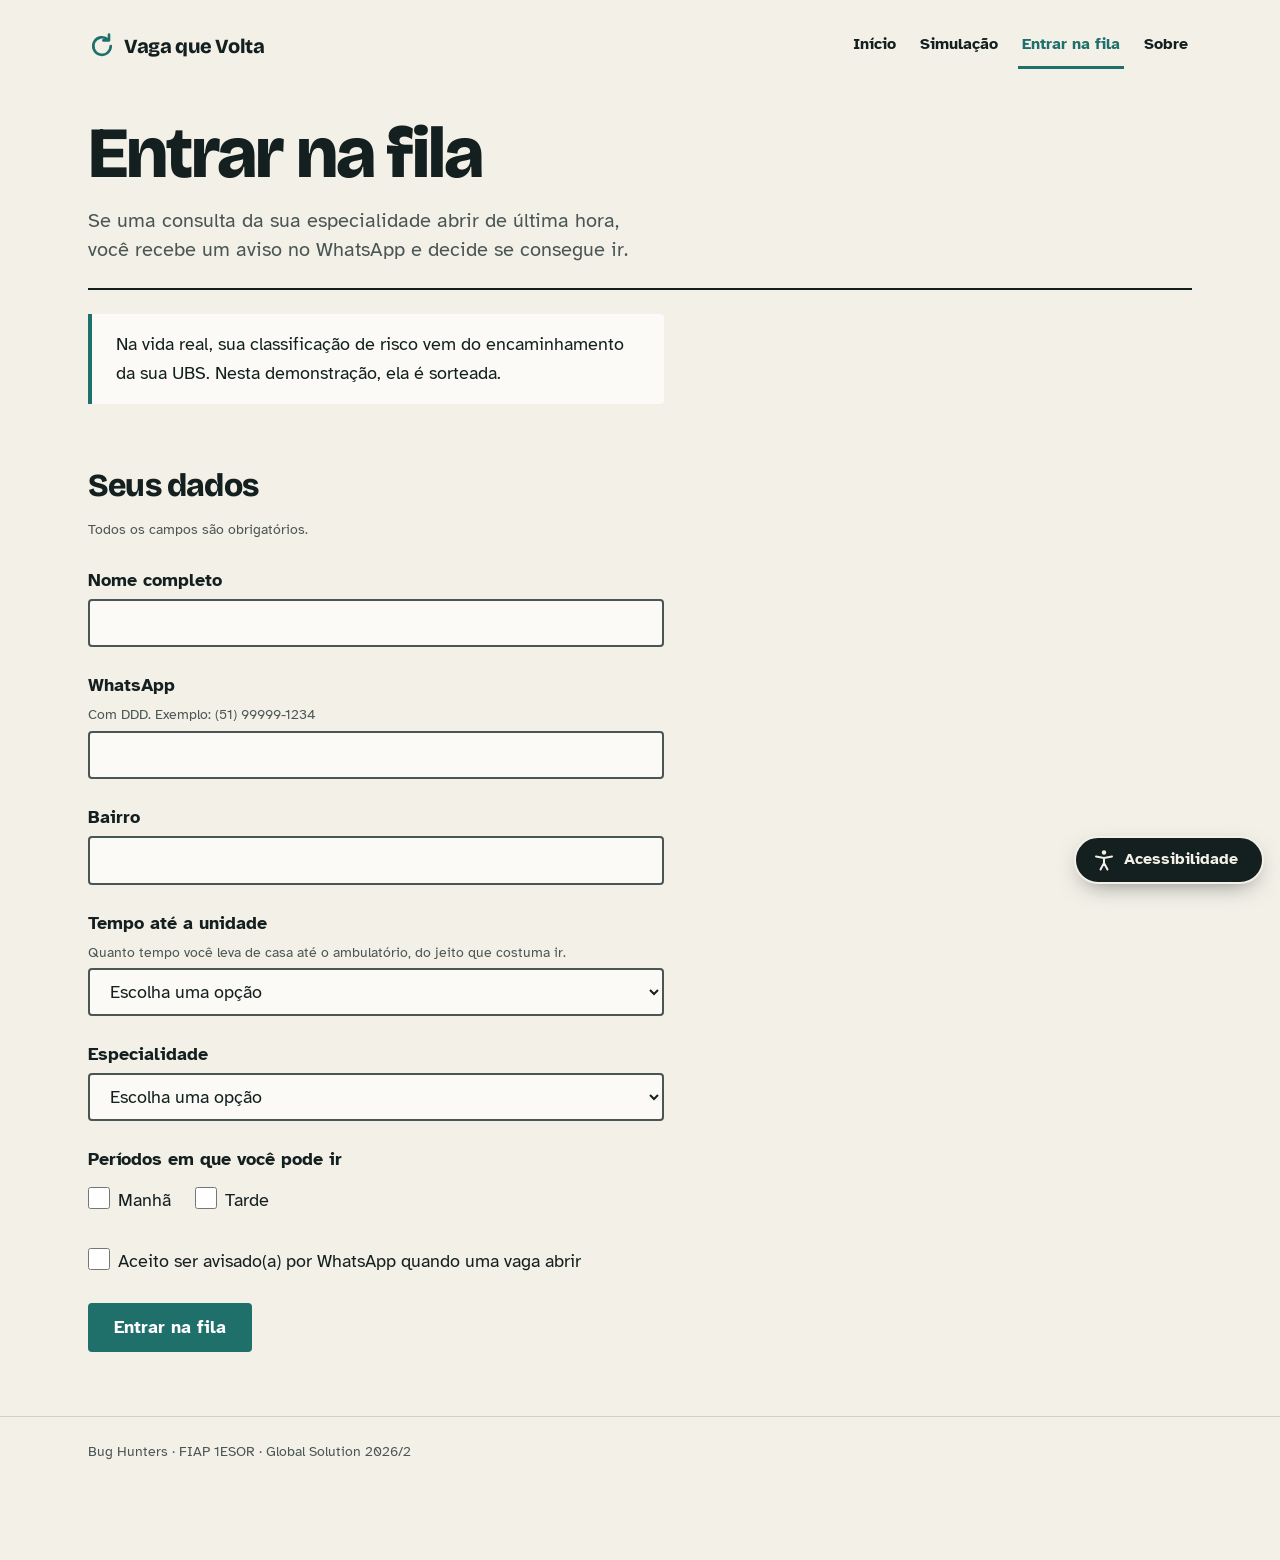
==== commit a37da5c5: "feat: painel de acessibilidade com voz, alto contraste e tamanho do texto Co-Authored-By: Claude Opu" ====
--- a/fila.html
+++ b/fila.html
@@ -142,5 +142,6 @@
 
   <script src="js/persistencia.js"></script>
   <script src="js/formulario.js"></script>
+  <script src="js/acessibilidade.js"></script>
 </body>
 </html>
--- a/css/style.css
+++ b/css/style.css
@@ -885,7 +885,7 @@
 .grade-agenda {
   display: grid;
   gap: var(--esp-3);
-  grid-template-columns: 1fr;
+  grid-template-columns: repeat(auto-fill, minmax(min(100%, 15rem), 1fr));
 }
 
 /* Cartão de horário */
@@ -1360,6 +1360,191 @@
   margin: 0;
 }
 
+/* Espaço para o botão fixo de acessibilidade não cobrir o rodapé */
+body {
+  padding-bottom: 4.5rem;
+}
+
+/* ---------- 15b. Painel de acessibilidade ---------- */
+.a11y {
+  position: fixed;
+  right: var(--esp-3);
+  bottom: var(--esp-3);
+  z-index: 50;
+  display: flex;
+  flex-direction: column;
+  align-items: flex-end;
+  gap: var(--esp-2);
+}
+
+.a11y-alternar {
+  display: inline-flex;
+  align-items: center;
+  gap: var(--esp-2);
+  min-height: 3rem;
+  padding: var(--esp-2) var(--esp-4) var(--esp-2) var(--esp-3);
+  border: 2px solid var(--cor-fundo);
+  border-radius: 999px;
+  background: var(--cor-texto);
+  color: var(--cor-fundo);
+  font: inherit;
+  font-size: 1rem;
+  font-weight: 700;
+  cursor: pointer;
+  box-shadow: 0 8px 24px -10px rgba(20, 32, 31, 0.6);
+}
+
+.a11y-alternar:hover {
+  background: var(--cor-destaque-escuro);
+}
+
+.a11y-alternar[aria-expanded="true"] {
+  background: var(--cor-destaque);
+  color: var(--cor-sobre-destaque);
+}
+
+.a11y-alternar svg {
+  width: 1.5rem;
+  height: 1.5rem;
+  fill: none;
+  stroke: currentColor;
+  stroke-width: 2;
+  stroke-linecap: round;
+  stroke-linejoin: round;
+}
+
+.a11y-alternar svg circle {
+  fill: currentColor;
+  stroke: none;
+}
+
+.painel-a11y {
+  width: min(20rem, calc(100vw - 2rem));
+  max-height: calc(100vh - 6rem);
+  overflow-y: auto;
+  background: var(--cor-superficie);
+  border: 2px solid var(--cor-texto);
+  border-radius: var(--raio-m);
+  padding: var(--esp-3);
+  display: grid;
+  gap: var(--esp-2);
+  box-shadow: 0 18px 40px -20px rgba(20, 32, 31, 0.5);
+}
+
+.painel-a11y[hidden] {
+  display: none;
+}
+
+.painel-a11y-titulo {
+  font-family: var(--fonte-titulo);
+  font-weight: 800;
+  font-size: 1.125rem;
+  margin: 0 0 var(--esp-1);
+}
+
+.painel-a11y-botao {
+  display: grid;
+  grid-template-columns: 1fr auto;
+  align-items: center;
+  gap: 0 var(--esp-2);
+  width: 100%;
+  min-height: 3rem;
+  padding: var(--esp-2) var(--esp-3);
+  border: 1px solid var(--cor-linha);
+  border-radius: var(--raio-p);
+  background: var(--cor-fundo);
+  color: var(--cor-texto);
+  font: inherit;
+  font-size: 1rem;
+  text-align: left;
+  cursor: pointer;
+}
+
+.painel-a11y-botao:hover {
+  border-color: var(--cor-texto);
+}
+
+.painel-a11y-acao {
+  font-weight: 700;
+}
+
+.painel-a11y-detalhe {
+  grid-column: 1;
+  font-size: var(--texto-pp);
+  color: var(--cor-texto-suave);
+}
+
+.painel-a11y-estado {
+  grid-column: 2;
+  grid-row: 1 / span 2;
+  font-size: var(--texto-pp);
+  font-weight: 700;
+  padding: 0.125rem var(--esp-2);
+  border-radius: 999px;
+  border: 1px solid var(--cor-linha);
+  color: var(--cor-texto-suave);
+}
+
+.painel-a11y-botao[aria-pressed="true"] {
+  border-color: var(--cor-destaque);
+}
+
+.painel-a11y-botao[aria-pressed="true"] .painel-a11y-estado {
+  background: var(--cor-destaque);
+  border-color: var(--cor-destaque);
+  color: var(--cor-sobre-destaque);
+}
+
+.painel-a11y-fonte {
+  display: flex;
+  flex-wrap: wrap;
+  align-items: center;
+  justify-content: space-between;
+  gap: var(--esp-2);
+  padding: var(--esp-2) var(--esp-1) 0;
+}
+
+.painel-a11y-fonte-controles {
+  display: flex;
+  align-items: center;
+  gap: var(--esp-2);
+}
+
+.painel-a11y-fonte-botao {
+  min-width: 3rem;
+  min-height: 2.75rem;
+  border: 2px solid var(--cor-destaque);
+  border-radius: var(--raio-p);
+  background: transparent;
+  color: var(--cor-destaque);
+  font-family: var(--fonte-titulo);
+  font-size: 1.0625rem;
+  font-weight: 800;
+  cursor: pointer;
+}
+
+.painel-a11y-fonte-botao:hover {
+  background: var(--cor-destaque-claro);
+}
+
+.painel-a11y-fonte-botao:disabled {
+  border-color: var(--cor-linha);
+  color: var(--cor-texto-suave);
+  background: transparent;
+  cursor: not-allowed;
+}
+
+.painel-a11y-fonte-valor {
+  min-width: 3rem;
+  text-align: center;
+  font-weight: 700;
+  font-variant-numeric: tabular-nums;
+}
+
+body.alto-contraste .a11y-alternar {
+  border-color: var(--cor-destaque);
+}
+
 /* ---------- 16. Tablet: 768px ---------- */
 @media (min-width: 768px) {
   :root {
@@ -1419,9 +1604,6 @@
     top: -0.5625rem;
   }
 
-  .grade-agenda {
-    grid-template-columns: repeat(2, 1fr);
-  }
 }
 
 /* ---------- 17. Desktop: 1024px ---------- */
@@ -1467,11 +1649,8 @@
   }
 
   .simulacao-layout {
-    grid-template-columns: 1fr 22rem;
+    grid-template-columns: minmax(0, 1fr) 22rem;
     align-items: start;
   }
 
-  .grade-agenda {
-    grid-template-columns: repeat(2, 1fr);
-  }
-}
+}
